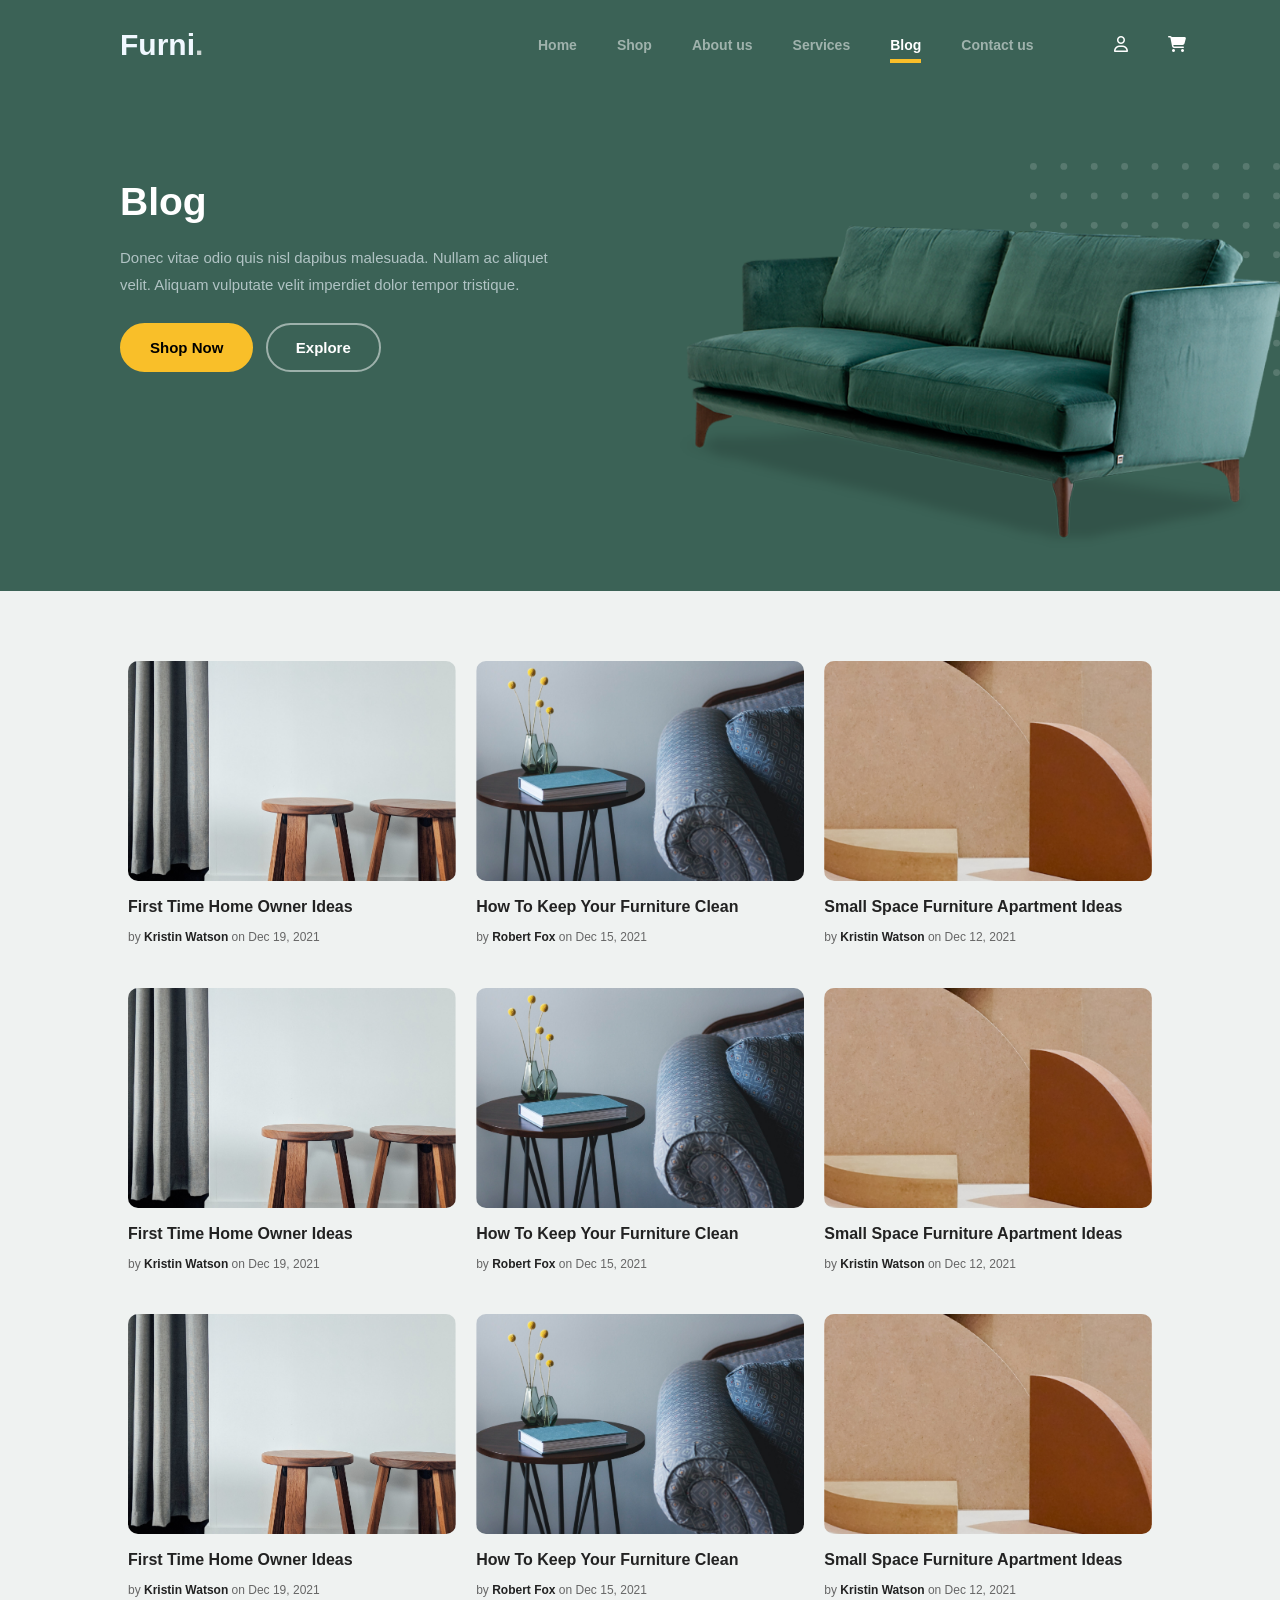
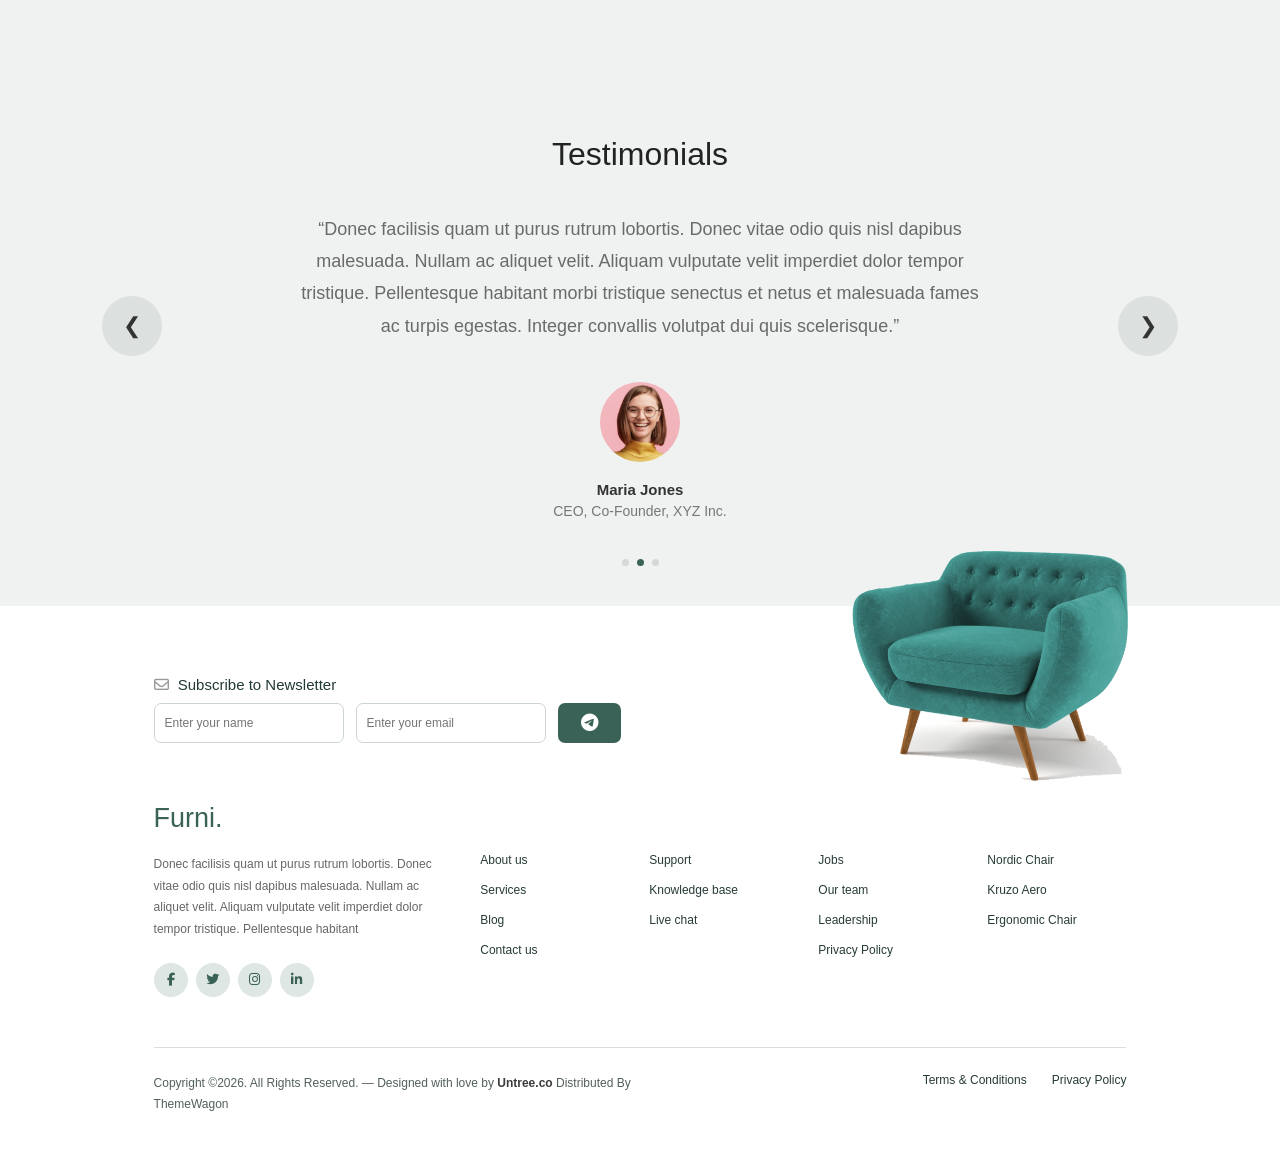
==== Additional/blog.html @ 5022bbb8 "Add Furniture website" ====
<!doctype html>
<html lang="en">
  <head>
    <meta charset="UTF-8" />
    <meta name="viewport" content="width=device-width, initial-scale=1.0" />

    <title>Furni website</title>

    <link rel="stylesheet" href="blog.css" />

    <link
      rel="stylesheet"
      href="https://cdnjs.cloudflare.com/ajax/libs/font-awesome/6.7.2/css/all.min.css"
      integrity="sha512-Evv84Mr4kqVGRNSgIGL/F/aIDqQb7xQ2vcrdIwxfjThSH8CSR7PBEakCr51Ck+w+/U6swU2Im1vVX0SVk9ABhg=="
      crossorigin="anonymous"
      referrerpolicy="no-referrer"
    />
  </head>

  <body>
    <!-- Main page started from here -->

    <div>
      <!-- header-->

      <header class="navbar">
        <div class="nav-items">
          <!-- Logo -->
          <span class="logo"> Furni<span>.</span> </span>

          <!-- Navigation -->
          <nav class="nav-list">
            <ul>
              <li>
                <a href="../index.html">Home</a>
              </li>

              <li>
                <a href="../Additional/shop.html">Shop</a>
              </li>

              <li>
                <a href="../Additional/about.html">About us</a>
              </li>

              <li>
                <a href="../Additional/services.html">Services</a>
              </li>

              <li>
                <a href="../Additional/blog.html">Blog</a>
              </li>

              <li>
                <a href="../Additional/contact.html">Contact us</a>
              </li>
            </ul>
          </nav>

          <!-- Icons -->
          <div class="nav-icons">
            <a href="#">
              <span>
                <i class="fa-regular fa-user"></i>
              </span>
            </a>

            <a href="#">
              <span>
                <i class="fa-solid fa-cart-shopping"></i>
              </span>
            </a>
          </div>
        </div>
      </header>

      <!--main-->

      <main>
        <!--  first section  -->
        <section class="main-page">
          <div class="main-content">
            <h1>Blog</h1>

            <p>
              Donec vitae odio quis nisl dapibus malesuada. Nullam ac aliquet
              <br />
              velit. Aliquam vulputate velit imperdiet dolor tempor tristique.
            </p>

            <button class="btn-1">Shop Now</button>

            <button class="btn-2">Explore</button>
          </div>

          <!-- Sofa image -->

          <div class="shofa-img">
            <img class="white-dots" src="../pics/dots-light.svg" alt="" />

            <img class="main-img" src="../pics/couch.png" alt="Sofa" />
          </div>
        </section>

        <!-- second section -->

        <section class="blog-main-page">
          <div class="blog-main">
            <!-- Blog 1 -->
            <div class="blog-card">
              <img src="../pics/post-1.jpg" alt="Blog Image" />

              <h3>First Time Home Owner Ideas</h3>

              <p>by <span>Kristin Watson</span> on Dec 19, 2021</p>
            </div>

            <!-- Blog 2 -->
            <div class="blog-card">
              <img src="../pics/post-2.jpg" alt="Blog Image" />

              <h3>How To Keep Your Furniture Clean</h3>

              <p>by <span>Robert Fox</span> on Dec 15, 2021</p>
            </div>

            <!-- Blog 3 -->
            <div class="blog-card">
              <img src="../pics/post-3.jpg" alt="Blog Image" />

              <h3>Small Space Furniture Apartment Ideas</h3>

              <p>by <span>Kristin Watson</span> on Dec 12, 2021</p>
            </div>

            <!-- Blog 4 -->
            <div class="blog-card">
              <img src="../pics/post-1.jpg" alt="Blog Image" />

              <h3>First Time Home Owner Ideas</h3>

              <p>by <span>Kristin Watson</span> on Dec 19, 2021</p>
            </div>

            <!-- Blog 5 -->
            <div class="blog-card">
              <img src="../pics/post-2.jpg" alt="Blog Image" />

              <h3>How To Keep Your Furniture Clean</h3>

              <p>by <span>Robert Fox</span> on Dec 15, 2021</p>
            </div>

            <!-- Blog 6 -->
            <div class="blog-card">
              <img src="../pics/post-3.jpg" alt="Blog Image" />

              <h3>Small Space Furniture Apartment Ideas</h3>

              <p>by <span>Kristin Watson</span> on Dec 12, 2021</p>
            </div>

            <!-- Blog 7 -->
            <div class="blog-card">
              <img src="../pics/post-1.jpg" alt="Blog Image" />

              <h3>First Time Home Owner Ideas</h3>

              <p>by <span>Kristin Watson</span> on Dec 19, 2021</p>
            </div>

            <!-- Blog 8 -->
            <div class="blog-card">
              <img src="../pics/post-2.jpg" alt="Blog Image" />

              <h3>How To Keep Your Furniture Clean</h3>

              <p>by <span>Robert Fox</span> on Dec 15, 2021</p>
            </div>

            <!-- Blog 9 -->
            <div class="blog-card">
              <img src="../pics/post-3.jpg" alt="Blog Image" />

              <h3>Small Space Furniture Apartment Ideas</h3>

              <p>by <span>Kristin Watson</span> on Dec 12, 2021</p>
            </div>
          </div>
        </section>

        <!-- 4rd section -->
        <section class="sixth-main-page">
          <h2>Testimonials</h2>

          <p class="sixth-para">
            “Donec facilisis quam ut purus rutrum lobortis. Donec vitae odio
            quis nisl dapibus malesuada. Nullam ac aliquet velit. Aliquam
            vulputate velit imperdiet dolor tempor tristique. Pellentesque
            habitant morbi tristique senectus et netus et malesuada fames ac
            turpis egestas. Integer convallis volutpat dui quis scelerisque.”
          </p>

          <button class="sixth-left">&#10094;</button>

          <div class="sixth-person">
            <img src="../pics/person-1.png" alt="Maria Jones" />

            <h3>Maria Jones</h3>

            <p>CEO, Co-Founder, XYZ Inc.</p>
          </div>

          <button class="sixth-right">&#10095;</button>

          <div class="sixth-dots">
            <span></span>
            <span></span>
            <span></span>
          </div>
        </section>
      </main>

      <!-- footer -->

      <footer>
        <section class="footer-main-page">
          <!-- Chair -->
          <div class="footer-chair">
            <img src="../pics/sofa.png" alt="Chair" />
          </div>

          <!-- Newsletter -->
          <div class="newsletter">
            <h3>
              <span>
                <i class="fa-slab-press fa-regular fa-envelope"></i>
              </span>
              Subscribe to Newsletter
            </h3>

            <div class="newsletter-form">
              <input type="text" placeholder="Enter your name" />
              <input type="email" placeholder="Enter your email" />
              <button>
                <i class="fa-brands fa-telegram"></i>
              </button>
            </div>
          </div>

          <!-- Footer Content -->
          <div class="footer-content">
            <!-- About -->
            <div class="footer-about">
              <h2>Furni<span>.</span></h2>

              <p>
                Donec facilisis quam ut purus rutrum lobortis. Donec vitae odio
                quis nisl dapibus malesuada. Nullam ac aliquet velit. Aliquam
                vulputate velit imperdiet dolor tempor tristique. Pellentesque
                habitant
              </p>

              <div class="social-icons">
                <a href="#">
                  <i class="fa-brands fa-facebook-f"></i>
                </a>
                <a href="#">
                  <i class="fa-brands fa-twitter"></i>
                </a>
                <a href="#">
                  <i class="fa-brands fa-instagram"></i>
                </a>
                <a href="#">
                  <i class="fa-brands fa-linkedin-in"></i>
                </a>
              </div>
            </div>

            <!-- About Us -->
            <div class="footer-links">
              <a href="#">About us</a>
              <a href="#">Services</a>
              <a href="#">Blog</a>
              <a href="#">Contact us</a>
            </div>

            <!-- Support -->
            <div class="footer-links">
              <a href="#">Support</a>
              <a href="#">Knowledge base</a>
              <a href="#">Live chat</a>
            </div>

            <!-- Jobs -->
            <div class="footer-links">
              <a href="#">Jobs</a>
              <a href="#">Our team</a>
              <a href="#">Leadership</a>
              <a href="#">Privacy Policy</a>
            </div>

            <!-- Products -->
            <div class="footer-links">
              <a href="#">Nordic Chair</a>
              <a href="#">Kruzo Aero</a>
              <a href="#">Ergonomic Chair</a>
            </div>
          </div>

          <!-- Bottom Footer -->
          <div class="footer-bottom">
            <p>
              Copyright ©2026. All Rights Reserved. — Designed with love by
              <span>Untree.co </span> Distributed By ThemeWagon
            </p>

            <div>
              <a href="#">Terms & Conditions</a>
              <a href="#">Privacy Policy</a>
            </div>
          </div>
        </section>
      </footer>
    </div>
  </body>
</html>
---- Additional/blog.css ----
* {
    margin: 0;
    padding: 0;
    box-sizing: border-box;
}

body {
    width: 100%;
    margin: 0;
    padding: 0;
    font-family: Arial, sans-serif;
    overflow-x: hidden;
}

img {
    max-width: 100%;
}


.navbar {
    width: 100%;
    min-height: 100px;
    background: #3b6256;
}

.nav-items {
    min-height: 90px;
    width: 100%;
    display: flex;
    align-items: center;
}

.logo {
    color: aliceblue;
    margin-left: 120px;
    width: 35%;
    font-size: 30px;
    font-weight: bold;
    font-family: Arial, sans-serif;
    flex-shrink: 0;
}

.logo span {
    color: rgba(255, 255, 255, 0.733);
}

.nav-list {
    margin-left: -30px;
}

.nav-items ul {
    display: flex;
    gap: 40px;
    list-style: none;
}

.nav-items ul li a {
    font-size: 14px;
    font-weight: 600;
    color: rgba(255, 255, 255, 0.514);
    text-decoration: none;
    font-family: Arial, sans-serif;
    position: relative;
    transition: color 0.3s ease;
}

/* Active Blog link */

.nav-list ul li:nth-child(5) a {
    color: white;
}

.nav-list ul li:nth-child(5) a::after {
    content: "";
    position: absolute;
    left: 0;
    bottom: -10px;
    width: 100%;
    height: 4px;
    background: #f9bf29;
}

.nav-items ul li a:hover {
    color: white;
}

.nav-items ul li a:hover::after {
    content: "";
    position: absolute;
    left: 0;
    bottom: -10px;
    width: 100%;
    height: 4px;
    background: #f9bf29;
}

.nav-icons {
    display: flex;
    align-items: center;
    gap: 40px;
    margin-left: 80px;
}

.nav-icons a {
    color: white;
    text-decoration: none;
    font-size: 16px;
    transition: color 0.3s ease;
}

.nav-icons a:hover {
    color: #f9bf29;
}



.main-page {
    background: #3b6256;
    display: flex;
    align-items: flex-start;
    width: 100%;
    min-height: 420px;
    position: relative;
    overflow: hidden;
}

.main-content {
    margin-top: 80px;
    margin-left: 120px;
    color: white;
    width: 45%;
    flex-shrink: 0;
    position: relative;
    z-index: 2;
}

.main-content h1 {
    margin-bottom: 20px;
    font-size: 39px;
    font-family: "Inter", Arial, sans-serif;
}

.main-content p {
    margin-bottom: 25px;
    font-size: 15px;
    line-height: 1.8;
    color: rgba(240, 248, 255, 0.65);
}

.btn-1,
.btn-2 {
    padding: 14px 28px;
    font-size: 15px;
    border-radius: 30px;
    font-weight: 600;
    cursor: pointer;
    transition: 0.3s ease;
}

.btn-1 {
    background: #f9bf29;
    color: black;
    border: 2px solid #f9bf29;
}

.btn-1:hover {
    background: #e8ac16;
    border-color: #e8ac16;
}

.btn-2 {
    background: transparent;
    color: white;
    border: 2px solid rgba(255, 255, 255, 0.5);
    margin-left: 8px;
}

.btn-2:hover {
    border-color: white;
}

.shofa-img {
    position: relative;
    width: 55%;
    min-width: 0;
    margin-top: 30px;
    margin-left: -40px;
    flex-shrink: 1;
}

.shofa-img .white-dots {
    position: absolute;
    width: 250px;
    height: 299px;
    top: -10px;
    right: 0;
    object-fit: contain;
    z-index: 0;
}

.shofa-img .main-img {
    position: relative;
    display: block;
    width: 100%;
    max-width: 650px;
    height: auto;
    top: 10px;
    left: 0;
    z-index: 1;
}



.blog-main-page {
    width: 100%;
    height: auto;
    background: #eff2f1;
    padding: 70px 0 80px;
}

.blog-main {
    width: 80%;
    max-width: 1250px;
    margin: 0 auto;
    display: flex;
    flex-wrap: wrap;
    justify-content: space-between;
    row-gap: 40px;
}

.blog-card {
    width: 32%;
    min-width: 0;
    margin-bottom: 0;
}

.blog-card img {
    width: 100%;
    height: 220px;
    object-fit: cover;
    border-radius: 10px;
    display: block;
    transition: transform 0.3s ease;
}

.blog-card img:hover {
    transform: translateY(-4px);
}

.blog-card h3 {
    font-size: 16px;
    font-weight: 600;
    line-height: 1.5;
    margin-top: 14px;
    margin-bottom: 8px;
    color: #222;
}

.blog-card p {
    font-size: 12px;
    line-height: 1.7;
    margin: 0;
    color: #666;
}

.blog-card p span {
    font-weight: 600;
    color: #222;
}


.sixth-main-page {
    background: #eff2f1;
    width: 100%;
    min-height: 500px;
    height: auto;
    position: relative;
    text-align: center;
    padding: 55px 10% 40px;
}

.sixth-main-page h2 {
    font-family: Arial, sans-serif;
    font-size: 32px;
    font-weight: 500;
    color: #222;
    margin: 0 0 40px;
}

.sixth-para {
    width: 100%;
    max-width: 700px;
    margin: auto;
    font-size: 18px;
    line-height: 1.8;
    color: #6a6a6a;
}

.sixth-person {
    margin-top: 40px;
}

.sixth-person img {
    width: 80px;
    height: 80px;
    border-radius: 50%;
    object-fit: cover;
}

.sixth-person h3 {
    font-size: 15px;
    margin: 15px 0 5px;
    color: #333;
}

.sixth-person p {
    font-size: 14px;
    color: #777;
    margin: 0;
}

.sixth-left,
.sixth-right {
    position: absolute;
    top: 215px;
    width: 60px;
    height: 60px;
    border: none;
    border-radius: 50%;
    background: #dce1df;
    color: #333;
    font-size: 22px;
    cursor: pointer;
    transition: 0.3s ease;
}

.sixth-left {
    left: 8%;
}

.sixth-right {
    right: 8%;
}

.sixth-left:hover,
.sixth-right:hover {
    background: #264c39;
    color: white;
}

.sixth-dots {
    display: flex;
    justify-content: center;
    gap: 8px;
    margin-top: 40px;
}

.sixth-dots span {
    width: 7px;
    height: 7px;
    background: #d5d8d7;
    border-radius: 50%;
}

.sixth-dots span:nth-child(2) {
    background: #3b6256;
}


/* footer */

.footer-main-page {
    background: white;
    width: 100%;
    height: auto;
    padding: 70px 12% 40px;
    position: relative;
}

.footer-chair {
    position: absolute;
    right: 11%;
    top: -70px;
    width: 300px;
    z-index: 5;
}

.footer-chair img {
    width: 100%;
    height: auto;
    display: block;
}

.newsletter {
    position: relative;
    z-index: 2;
    margin-bottom: 60px;
}

.newsletter h3 {
    font-family: Arial, sans-serif;
    font-size: 15px;
    font-weight: 500;
    color: #213936;
    margin: 0 0 10px;
}

.newsletter h3 span {
    color: rgba(0, 0, 0, 0.4);
    margin-right: 5px;
}

.newsletter-form {
    display: flex;
    flex-wrap: wrap;
    gap: 12px;
}

.newsletter-form input {
    width: 190px;
    height: 40px;
    border: 1px solid #ccd5d3;
    border-radius: 7px;
    padding: 0 10px;
    font-size: 12px;
    outline: none;
}

.newsletter-form input:focus {
    border-color: #3b6256;
}

.newsletter-form button {
    width: 63px;
    height: 40px;
    border: none;
    border-radius: 7px;
    background: #3b6256;
    color: white;
    font-size: 18px;
    cursor: pointer;
    transition: background 0.3s ease;
}

.newsletter-form button:hover {
    background: #264c39;
}

.footer-content {
    display: flex;
    justify-content: space-between;
    gap: 30px;
}

.footer-about {
    width: 32%;
    font-family: Arial, Helvetica, sans-serif;
}

.footer-about h2 {
    font-size: 27px;
    font-weight: 500;
    color: #3b6256;
    margin: 0 0 20px;
}

.footer-about h2 span {
    color: #3b6256;
}

.footer-about p {
    width: 100%;
    max-width: 320px;
    font-size: 12px;
    line-height: 1.8;
    color: rgba(0, 0, 0, 0.6);
    margin: 0;
}

.social-icons {
    display: flex;
    flex-wrap: wrap;
    gap: 8px;
    margin-top: 22px;
}

.social-icons a {
    width: 34px;
    height: 34px;
    display: flex;
    align-items: center;
    justify-content: center;
    border-radius: 50%;
    background: #dfe7e5;
    color: #3b6256;
    font-size: 13px;
    text-decoration: none;
    transition: 0.3s ease;
}

.social-icons a:hover {
    background: #0b643f;
    color: white;
}

.footer-links {
    display: flex;
    flex-direction: column;
    gap: 16px;
    width: 15%;
    margin-top: 50px;
    font-family: Arial, sans-serif;
    font-weight: 400;
}

.footer-links a {
    color: #263b37;
    font-size: 12px;
    text-decoration: none;
    transition: color 0.3s ease;
}

.footer-links a:hover {
    color: #859993;
}

.footer-bottom {
    border-top: 1px solid #d9dddd;
    margin-top: 50px;
    padding-top: 25px;
    display: flex;
    justify-content: space-between;
    align-items: flex-start;
    gap: 20px;
}

.footer-bottom span {
    color: rgba(0, 0, 0, 0.77);
    font-weight: 550;
}

.footer-bottom p {
    width: 55%;
    font-size: 12px;
    line-height: 1.8;
    color: #52605d;
    margin: 0;
}

.footer-bottom div {
    display: flex;
    flex-wrap: wrap;
    gap: 25px;
}

.footer-bottom a {
    font-family: Arial, sans-serif;
    color: #263b37;
    font-size: 12px;
    text-decoration: none;
}

.footer-bottom a:hover {
    color: #859993;
}




/*  for 600 */

@media (max-width: 600px) {

    /* Navbar */
    .navbar {
        height: auto;
    }

    .nav-items {
        height: auto;
        padding: 20px 5%;
        flex-wrap: wrap;
        justify-content: space-between;
        gap: 20px 10px;
    }

    .logo {
        width: auto;
        margin-left: 0;
        font-size: 27px;
    }

    .nav-list {
        width: 100%;
        margin-left: 0;
        order: 3;
    }

    .nav-items ul {
        flex-wrap: wrap;
        gap: 18px 20px;
    }

    .nav-items ul li a {
        font-size: 12px;
    }

    .nav-list ul li:nth-child(5) a::after {
        bottom: -6px;
        height: 3px;
    }

    .nav-icons {
        margin-left: 0;
        gap: 18px;
    }

    /* Hero */
    .main-page {
        min-height: 0;
        height: auto;
        padding: 35px 7% 25px;
        flex-direction: column;
        align-items: stretch;
        gap: 30px;
    }

    .main-content {
        width: 100%;
        margin: 0;
    }

    .main-content h1 {
        font-size: 32px;
    }

    .main-content p {
        font-size: 14px;
        line-height: 1.8;
    }

    .main-content p br {
        display: none;
    }

    .btn-1,
    .btn-2 {
        padding: 12px 19px;
        font-size: 13px;
    }

    .shofa-img {
        width: 100%;
        margin: 0 auto;
    }

    .shofa-img .main-img {
        position: relative;
        display: block;
        width: 100%;
        max-width: 420px;
        height: auto;
        top: 0;
        left: 0;
    }

    .shofa-img .white-dots {
        width: 40%;
        height: auto;
        top: -10px;
        right: 0;
        left: auto;
    }

    /* Blog */
    .blog-main-page {
        padding: 40px 0 50px;
    }

    .blog-main {
        width: 86%;
        margin: 0 auto;
        flex-direction: column;
        gap: 35px;
    }

    .blog-card {
        width: 100%;
    }

    .blog-card img {
        width: 100%;
        height: auto;
        aspect-ratio: 1.45 / 1;
    }

    .blog-card h3 {
        font-size: 16px;
        line-height: 1.5;
        margin-top: 12px;
    }

    .blog-card p {
        font-size: 12px;
        line-height: 1.7;
    }

    /* Testimonials */
    .sixth-main-page {
        min-height: 0;
        padding: 40px 7% 35px;
    }

    .sixth-main-page h2 {
        font-size: 26px;
        margin-bottom: 25px;
    }

    .sixth-para {
        width: 100%;
        font-size: 14px;
        line-height: 1.8;
    }

    .sixth-left,
    .sixth-right {
        position: static;
        width: 42px;
        height: 42px;
        margin: 25px 8px 0;
        font-size: 17px;
    }

    .sixth-person {
        margin-top: 25px;
    }

    .sixth-person img {
        width: 75px;
        height: 75px;
    }

    .sixth-dots {
        margin-top: 30px;
    }

    /* Footer */
    .footer-main-page {
        padding: 35px 7% 25px;
    }

    .footer-chair {
        position: relative;
        width: 60%;
        max-width: 200px;
        top: auto;
        right: auto;
        margin: 0 0 25px auto;
    }

    .newsletter {
        margin-bottom: 35px;
    }

    .newsletter h3 {
        font-size: 15px;
        line-height: 1.6;
    }

    .newsletter-form {
        flex-direction: row;
        flex-wrap: wrap;
        gap: 10px;
    }

    .newsletter-form input {
        width: 100%;
        height: 44px;
    }

    .newsletter-form button {
        width: 55px;
        height: 44px;
    }

    .footer-content {
        display: grid;
        grid-template-columns: repeat(2, minmax(0, 1fr));
        gap: 25px 18px;
    }

    .footer-about {
        width: 100%;
        grid-column: 1 / -1;
    }

    .footer-about h2 {
        font-size: 26px;
        margin-bottom: 14px;
    }

    .footer-about p {
        width: 100%;
        font-size: 13px;
        line-height: 1.8;
    }

    .social-icons {
        margin-top: 18px;
    }

    .footer-links {
        width: 100%;
        margin-top: 0;
        gap: 14px;
    }

    .footer-links a {
        font-size: 12px;
        overflow-wrap: anywhere;
    }

    .footer-bottom {
        flex-direction: column;
        margin-top: 30px;
        padding-top: 22px;
        gap: 18px;
    }

    .footer-bottom p {
        width: 100%;
        font-size: 12px;
        line-height: 1.8;
    }

    .footer-bottom div {
        gap: 15px;
    }

    .footer-bottom a {
        font-size: 12px;
    }
}
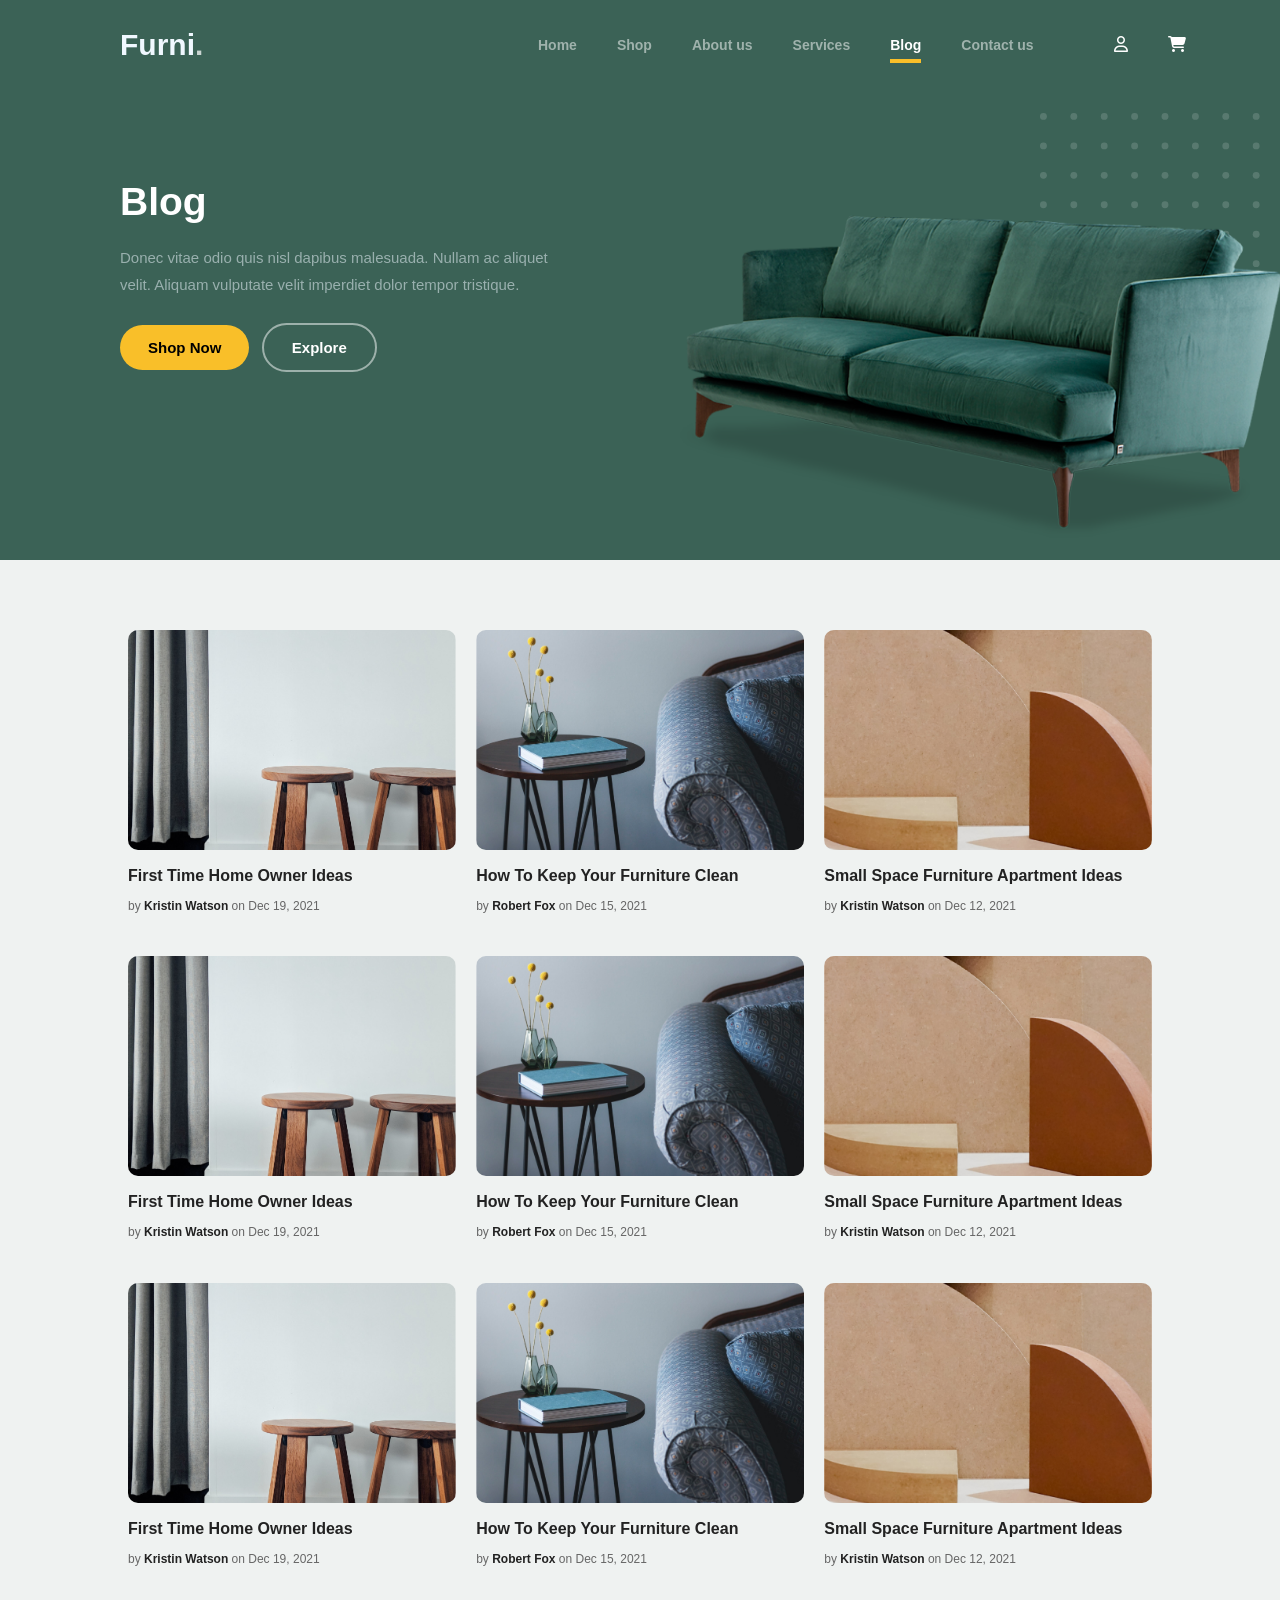
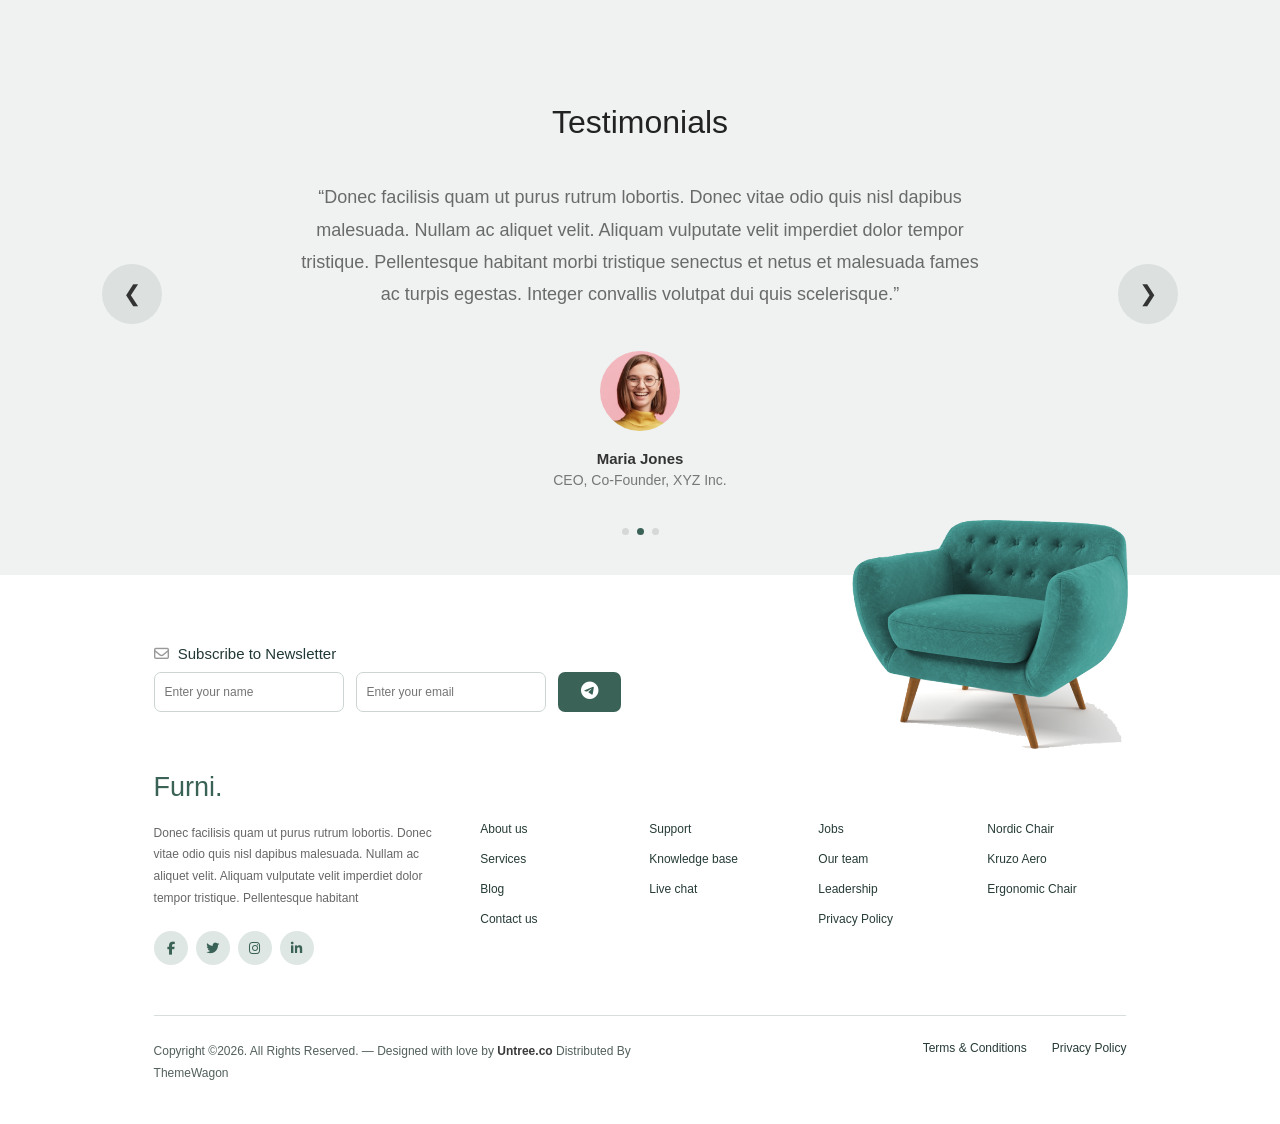
==== commit 46288136: "index" ====
--- a/Additional/blog.html
+++ b/Additional/blog.html
@@ -95,11 +95,11 @@
 
           <!-- Sofa image -->
 
-          <div class="shofa-img">
-            <img class="white-dots" src="../pics/dots-light.svg" alt="" />
-
-            <img class="main-img" src="../pics/couch.png" alt="Sofa" />
-          </div>
+         
+           <div class="shofa-img">
+                <img src="../pics/dots-light.svg" class="white-dots" alt="">
+                <img src="../pics/couch.png" class="sofa" alt="Sofa">
+            </div>
         </section>
 
         <!-- second section -->
--- a/Additional/blog.css
+++ b/Additional/blog.css
@@ -6,7 +6,7 @@
 }
 
 body {
-    width: 100%;
+    width: 100%; 
     margin: 0;
     padding: 0;
     font-family: Arial, sans-serif;
@@ -113,17 +113,16 @@
     color: #f9bf29;
 }
 
-
+/* main page */
 
 .main-page {
     background: #3b6256;
     display: flex;
-    align-items: flex-start;
-    width: 100%;
-    min-height: 420px;
-    position: relative;
-    overflow: hidden;
-}
+    width: 100%;
+    height: 460px;
+}
+
+/* Left Content */
 
 .main-content {
     margin-top: 80px;
@@ -131,83 +130,73 @@
     color: white;
     width: 45%;
     flex-shrink: 0;
-    position: relative;
-    z-index: 2;
 }
 
 .main-content h1 {
     margin-bottom: 20px;
     font-size: 39px;
-    font-family: "Inter", Arial, sans-serif;
+    font-family: "Inter", sans-serif;
 }
 
 .main-content p {
     margin-bottom: 25px;
     font-size: 15px;
     line-height: 1.8;
-    color: rgba(240, 248, 255, 0.65);
-}
-
-.btn-1,
+    color: rgba(240, 248, 255, 0.521);
+}
+
+.shofa-img {
+    position: relative;
+    width: 50%;
+    margin-left: -40px;
+    margin-top: 30px;
+}
+
+/* Sofa image */
+.shofa-img .sofa {
+    position: relative;
+    width: 100%;
+    height: auto;
+    z-index: 1;
+}
+
+/* White dots behind sofa */
+.shofa-img .white-dots {
+    position: absolute;
+    width: 250px;
+    height: 299px;
+    top: -60px;
+    right: -10px;
+    object-fit: contain;
+    z-index: 0;
+}
+
+
+.btn-1 {
+    padding: 14px 28px;
+    font-size: 15px;
+    border-radius: 30px;
+    font-weight: 550;
+    background: #f9bf29;
+    color: black;
+    border: none;
+    cursor: pointer;
+}
+
 .btn-2 {
     padding: 14px 28px;
     font-size: 15px;
     border-radius: 30px;
-    font-weight: 600;
-    cursor: pointer;
-    transition: 0.3s ease;
-}
-
-.btn-1 {
-    background: #f9bf29;
-    color: black;
-    border: 2px solid #f9bf29;
-}
-
-.btn-1:hover {
-    background: #e8ac16;
-    border-color: #e8ac16;
-}
-
-.btn-2 {
+    font-weight: 550;
     background: transparent;
     color: white;
     border: 2px solid rgba(255, 255, 255, 0.5);
+    cursor: pointer;
     margin-left: 8px;
 }
 
 .btn-2:hover {
-    border-color: white;
-}
-
-.shofa-img {
-    position: relative;
-    width: 55%;
-    min-width: 0;
-    margin-top: 30px;
-    margin-left: -40px;
-    flex-shrink: 1;
-}
-
-.shofa-img .white-dots {
-    position: absolute;
-    width: 250px;
-    height: 299px;
-    top: -10px;
-    right: 0;
-    object-fit: contain;
-    z-index: 0;
-}
-
-.shofa-img .main-img {
-    position: relative;
-    display: block;
-    width: 100%;
-    max-width: 650px;
-    height: auto;
-    top: 10px;
-    left: 0;
-    z-index: 1;
+    border: 2px solid white;
 }
 
 
